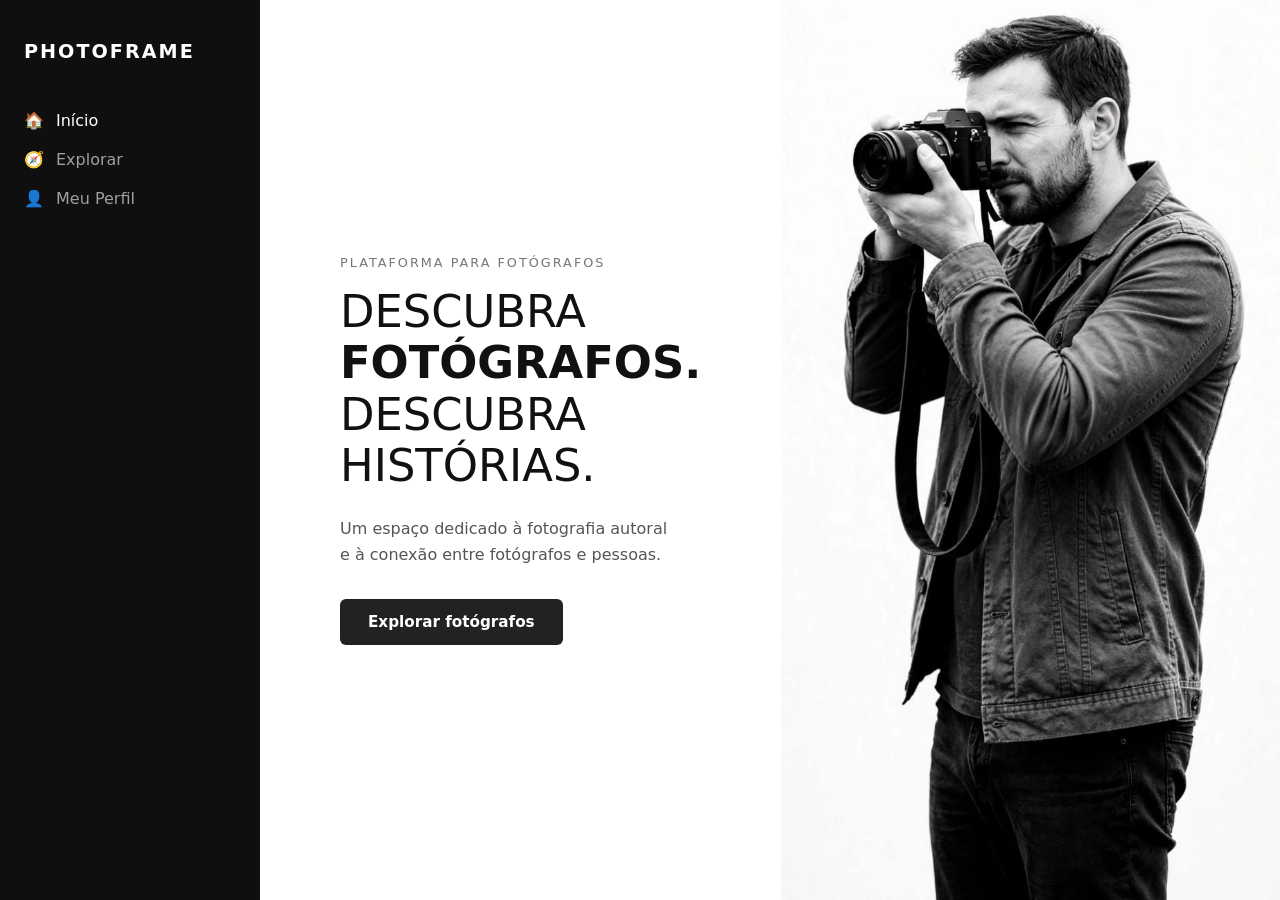
==== photoframe/index.html @ 5dd36253 "Add files via upload" ====
<!DOCTYPE html>
<html lang="pt-BR">
<head>
    <meta charset="UTF-8">
    <meta name="viewport" content="width=device-width, initial-scale=1.0">
    <title>PhotoFrame - Início</title>
    <link rel="stylesheet" href="css/style.css">
</head>
<body class="home-layout">

    <!-- MENU LATERAL (SIDEBAR) -->
    <aside class="sidebar">
        <h1 class="logo">PHOTOFRAME</h1>
        <nav class="sidebar-nav">
            <a href="index.html" class="active"><span class="icon">🏠</span> Início</a>
            <a href="explorar.html"><span class="icon">🧭</span> Explorar</a>
            <a href="dashboard.html"><span class="icon">👤</span> Meu Perfil</a>
        </nav>
    </aside>

    <!-- CONTEÚDO PRINCIPAL -->
    <main class="home-hero">
        <div class="hero-content">
            <p class="subtitle">PLATAFORMA PARA FOTÓGRAFOS</p>
            <h1>DESCUBRA<br><strong>FOTÓGRAFOS.</strong><br>DESCUBRA HISTÓRIAS.</h1>
            <p class="description">Um espaço dedicado à fotografia autoral<br>e à conexão entre fotógrafos e pessoas.</p>
            <a href="explorar.html" class="btn-primary">Explorar fotógrafos</a>
        </div>
        <div class="hero-image">
           <img src="images/fotografo.png" alt="Fotografia de exibição">
        </div>
    </main>

</body>
</html>
---- photoframe/css/style.css ----
/* ==========================================
   1. RESET GLOBAL E ESTRUTURA
   ========================================== */
*, *::before, *::after {
  box-sizing: border-box;
  margin: 0;
  padding: 0;
}

html, body {
  width: 100%;
  min-height: 100vh;
  font-family: 'Inter', system-ui, -apple-system, BlinkMacSystemFont, sans-serif;
  background-color: #ffffff;
  color: #111111;
}

img {
  max-width: 100%;
  display: block;
  object-fit: cover;
}

a {
  text-decoration: none;
  color: inherit;
}

/* ==========================================
   2. NAVBAR PADAO (explorar.html, perfil.html, galeria.html)
   ========================================== */
header.navbar {
  display: flex;
  justify-content: space-between;
  align-items: center;
  padding: 20px 60px;
  background-color: #ffffff;
  border-bottom: 1px solid #eeeeee;
}

header.navbar-dark {
  background-color: #000000;
  color: #ffffff;
  border-bottom: 1px solid #222222;
}

header .logo a {
  font-weight: 800;
  font-size: 1.1rem;
  letter-spacing: 2px;
}

header .nav-links {
  display: flex;
  gap: 24px;
}

header .nav-links a {
  font-size: 0.9rem;
  font-weight: 500;
  color: #777777;
  transition: color 0.2s;
}

header.navbar-dark .nav-links a {
  color: #aaaaaa;
}

header .nav-links a:hover,
header .nav-links a.active {
  color: #111111;
  font-weight: 700;
}

header.navbar-dark .nav-links a:hover,
header.navbar-dark .nav-links a.active {
  color: #ffffff;
}

/* ==========================================
   3. HOME / INÍCIO (index.html) - TRAVADA SEM SCROLL
   ========================================== */
body.home-layout,
.home-layout {
  display: flex;
  width: 100vw;
  height: 100vh;
  max-height: 100vh;
  overflow: hidden; /* Trava scroll na Home */
}

/* Sidebar Esquerda */
.sidebar {
  width: 260px;
  height: 100vh;
  background-color: #0f0f0f;
  color: #ffffff;
  padding: 40px 24px;
  display: flex;
  flex-direction: column;
  flex-shrink: 0;
}

.sidebar .logo {
  font-size: 1.2rem;
  font-weight: 800;
  letter-spacing: 2px;
  margin-bottom: 48px;
}

.sidebar-nav {
  display: flex;
  flex-direction: column;
  gap: 20px;
}

.sidebar-nav a {
  color: #a0a0a0;
  display: flex;
  align-items: center;
  gap: 12px;
  font-weight: 500;
}

.sidebar-nav a:hover,
.sidebar-nav a.active {
  color: #ffffff;
}

/* Hero Section */
.home-hero {
  flex: 1;
  display: flex;
  align-items: center;
  justify-content: space-between;
  height: 100vh;
}

.hero-content {
  flex: 1;
  padding: 0 80px;
  max-width: 550px;
}

.hero-content .subtitle {
  font-size: 0.8rem;
  letter-spacing: 2px;
  color: #777777;
  text-transform: uppercase;
  margin-bottom: 16px;
}

.hero-content h1 {
  font-size: 2.8rem;
  line-height: 1.15;
  font-weight: 300;
  margin-bottom: 24px;
}

.hero-content h1 strong {
  font-weight: 800;
}

.hero-content .description {
  color: #555555;
  font-size: 1rem;
  line-height: 1.6;
  margin-bottom: 32px;
}

.btn-primary {
  display: inline-block;
  background-color: #222222;
  color: #ffffff;
  padding: 14px 28px;
  border-radius: 6px;
  font-weight: 600;
  font-size: 0.95rem;
}

.hero-image {
  width: 50%;
  height: 100vh;
  overflow: hidden;
}

.hero-image img {
  width: 100%;
  height: 100%;
  object-fit: cover;
}

/* ==========================================
   4. EXPLORAR (explorar.html)
   ========================================== */
main.container {
  max-width: 1300px;
  margin: 0 auto;
  padding: 40px 60px 80px 60px;
}

.explore-header {
  display: flex;
  justify-content: space-between;
  align-items: flex-end;
  margin-bottom: 40px;
}

.explore-header h2 {
  font-size: 2.2rem;
  font-weight: 700;
  margin-bottom: 8px;
}

.explore-header p {
  color: #666666;
}

.filter-pills {
  display: flex;
  gap: 12px;
}

.button.pill,
.pill {
  padding: 8px 20px;
  border: none;
  background: transparent;
  border-radius: 20px;
  font-weight: 500;
  cursor: pointer;
  color: #555555;
}

.pill.active {
  background-color: #111111;
  color: #ffffff;
}

/* Grid de Fotógrafos */
.photographers-grid {
  display: grid;
  grid-template-columns: repeat(3, 1fr);
  gap: 32px;
  margin-bottom: 48px;
}

.photographers-grid .card {
  display: flex;
  flex-direction: column;
  gap: 8px;
}

.photographers-grid .card img {
  width: 100%;
  height: 380px; /* Proporção das fotos */
  object-fit: cover;
  border-radius: 6px;
}

.photographers-grid .card h3 {
  font-size: 1.2rem;
  margin-top: 8px;
}

.photographers-grid .card .category {
  color: #666666;
  font-size: 0.95rem;
}

.photographers-grid .card .link-portfolio {
  font-weight: 600;
  font-size: 0.9rem;
  color: #111111;
}

.load-more {
  text-align: center;
  margin: 40px 0;
}

.btn-outline {
  background: transparent;
  border: 1px solid #111111;
  padding: 12px 32px;
  border-radius: 6px;
  font-weight: 700;
  cursor: pointer;
}

/* ==========================================
   5. PERFIL DO FOTÓGRAFO (perfil.html)
   ========================================== */
.profile-hero {
  background-color: #050505;
  color: #ffffff;
  padding: 60px 80px;
}

.back-link {
  color: #888888;
  font-size: 0.9rem;
  display: inline-block;
  margin-bottom: 24px;
}

.profile-container {
  display: flex;
  gap: 40px;
  align-items: center;
}

.profile-avatar {
  width: 160px;
  height: 160px;
  flex-shrink: 0;
  border-radius: 8px;
  overflow: hidden;
}

.profile-avatar img {
  width: 100%;
  height: 100%;
  object-fit: contain;
}

.profile-info h2 {
  font-size: 2.2rem;
  margin-bottom: 4px;
}

.profile-info .subtitle {
  color: #888888;
  margin-bottom: 4px;
}

.profile-info .location {
  color: #aaaaaa;
  font-size: 0.9rem;
  margin-bottom: 12px;
}

.profile-info .bio {
  color: #cccccc;
  line-height: 1.6;
  font-size: 0.95rem;
  max-width: 500px;
  margin-bottom: 20px;
}

.btn-whatsapp {
  background-color: #25d366;
  color: #ffffff;
  padding: 10px 20px;
  border-radius: 6px;
  font-weight: 600;
  display: inline-flex;
  align-items: center;
  gap: 8px;
}

/* Grid do Portfólio */
.portfolio-grid {
  display: grid;
  grid-template-columns: repeat(4, 1fr);
  gap: 20px;
  margin-top: 24px;
}

.portfolio-grid img {
  width: 100%;
  height: 280px;
  object-fit: cover;
  border-radius: 6px;
}

/* ==========================================
   6. DASHBOARD (dashboard.html) - SEM SCROLL EXTERNO
   ========================================== */
/* ==========================================
   6. DASHBOARD (dashboard.html) - AJUSTADO E ORGANIZADO
   ========================================== */
body.dashboard-body {
  display: flex;
  width: 100vw;
  height: 100vh;
  background-color: #121212;
  color: #ffffff;
  overflow: hidden;
}

.dashboard-container {
  display: flex;
  width: 100%;
  height: 100vh;
}

/* Área principal */
.dashboard-main {
  flex: 1;
  padding: 40px;
  display: grid;
  grid-template-columns: 2fr 1fr;
  gap: 32px;
  max-width: 1400px;
  margin: 0 auto;
  height: 100vh;
  overflow-y: auto;
  box-sizing: border-box;
}

/* Cartão Branco Principal que agrupa o Perfil e as Fotos */
.profile-header-card {
  background-color: #ffffff;
  color: #111111;
  border-radius: 12px;
  padding: 32px;
  display: flex;
  gap: 24px;
  align-items: center;
  margin-bottom: 24px;
}

.avatar-container {
  position: relative;
  width: 120px;
  height: 120px;
  border-radius: 8px;
  overflow: hidden;
  flex-shrink: 0;
}

.avatar-img {
  width: 100%;
  height: 100%;
  object-fit: cover;
}

.avatar-overlay {
  position: absolute;
  inset: 0;
  background: rgba(0, 0, 0, 0.6);
  display: flex;
  flex-direction: column;
  align-items: center;
  justify-content: center;
  color: #ffffff;
  font-size: 0.75rem;
  cursor: pointer;
  text-align: center;
  padding: 4px;
}

.profile-header-info h2 {
  font-size: 1.8rem;
  margin-bottom: 4px;
}

.profile-header-info .role {
  font-weight: 600;
  color: #444444;
}

.profile-header-info .location {
  color: #777777;
  font-size: 0.9rem;
  margin-bottom: 8px;
}

.profile-header-info .bio-summary {
  font-size: 0.9rem;
  color: #555555;
  line-height: 1.4;
  margin-bottom: 16px;
}

.btn-edit-profile {
  background-color: #111111;
  color: #ffffff;
  border: none;
  padding: 8px 16px;
  border-radius: 6px;
  font-weight: 600;
  font-size: 0.85rem;
  cursor: pointer;
}

/* Gestão de Fotos */
.portfolio-manager {
  background-color: #ffffff;
  color: #111111;
  border-radius: 12px;
  padding: 32px;
}

.portfolio-actions-header {
  margin-bottom: 20px;
}

.btn-add-photos {
  background-color: #111111;
  color: #ffffff;
  border: none;
  padding: 10px 20px;
  border-radius: 6px;
  font-weight: 600;
  font-size: 0.9rem;
  cursor: pointer;
}

.dashboard-photo-grid {
  display: grid;
  grid-template-columns: repeat(3, 1fr);
  gap: 16px;
}

.dash-photo-item {
  position: relative;
  height: 180px;
  border-radius: 8px;
  overflow: hidden;
}

.dash-photo-item img {
  width: 100%;
  height: 100%;
  object-fit: cover;
}

.btn-delete-photo {
  position: absolute;
  top: 8px;
  right: 8px;
  background: rgba(0, 0, 0, 0.7);
  color: #ffffff;
  border: none;
  padding: 6px 8px;
  border-radius: 4px;
  cursor: pointer;
}

/* Painel de Edição Lateral (Dark) */
.edit-profile-modal {
  background-color: #1e1e1e;
  border-radius: 12px;
  padding: 32px;
  height: fit-content;
}

.edit-profile-modal h3 {
  font-size: 1.3rem;
  margin-bottom: 20px;
}

.edit-form .form-group {
  margin-bottom: 16px;
}

.edit-form label {
  display: block;
  font-size: 0.85rem;
  color: #aaaaaa;
  margin-bottom: 6px;
}

.edit-form input,
.edit-form select,
.edit-form textarea {
  width: 100%;
  background-color: #2a2a2a;
  border: 1px solid #333333;
  color: #ffffff;
  padding: 10px 12px;
  border-radius: 6px;
  font-family: inherit;
  box-sizing: border-box;
}

.edit-form textarea {
  resize: vertical;
}

.char-count {
  display: block;
  text-align: right;
  font-size: 0.75rem;
  color: #666666;
  margin-top: 4px;
}

.form-buttons {
  display: flex;
  gap: 12px;
  margin-top: 20px;
}

.btn-cancel {
  flex: 1;
  background: transparent;
  border: 1px solid #444444;
  color: #ffffff;
  padding: 10px;
  border-radius: 6px;
  font-weight: 600;
  cursor: pointer;
}

.btn-save {
  flex: 1;
  background-color: #ffffff;
  border: none;
  color: #111111;
  padding: 10px;
  border-radius: 6px;
  font-weight: 700;
  cursor: pointer;
}

/* ==========================================
   7. GALERIA / LIGHTBOX (galeria.html)
   ========================================== */
body.bg-black-view {
  background-color: #000000;
  color: #ffffff;
  height: 100vh;
  display: flex;
  flex-direction: column;
  justify-content: space-between;
  overflow: hidden;
}

.lightbox-container {
  display: flex;
  align-items: center;
  justify-content: center;
  gap: 40px;
  flex: 1;
}

.main-image-view img {
  max-width: 70vw;
  max-height: 65vh;
  object-fit: contain;
}

.nav-arrow {
  background: transparent;
  border: 1px solid #444444;
  color: #ffffff;
  width: 48px;
  height: 48px;
  cursor: pointer;
  font-size: 1.2rem;
}

.thumbnails-bar {
  padding: 20px;
  text-align: center;
}

.thumbs {
  display: flex;
  justify-content: center;
  gap: 16px;
  margin-bottom: 8px;
}

.thumbs img {
  width: 80px;
  height: 80px;
  object-fit: cover;
  border-radius: 4px;
  opacity: 0.5;
  cursor: pointer;
}

.thumbs img.active-thumb {
  opacity: 1;
  border: 2px solid #ffffff;
}

/* ==========================================
   8. RODAPÉ FIXO (footer)
   ========================================== */
footer {
  background-color: #0d0d0d;
  color: #888888;
  padding: 24px 60px;
  display: flex;
  justify-content: space-between;
  align-items: center;
  font-size: 0.85rem;
}
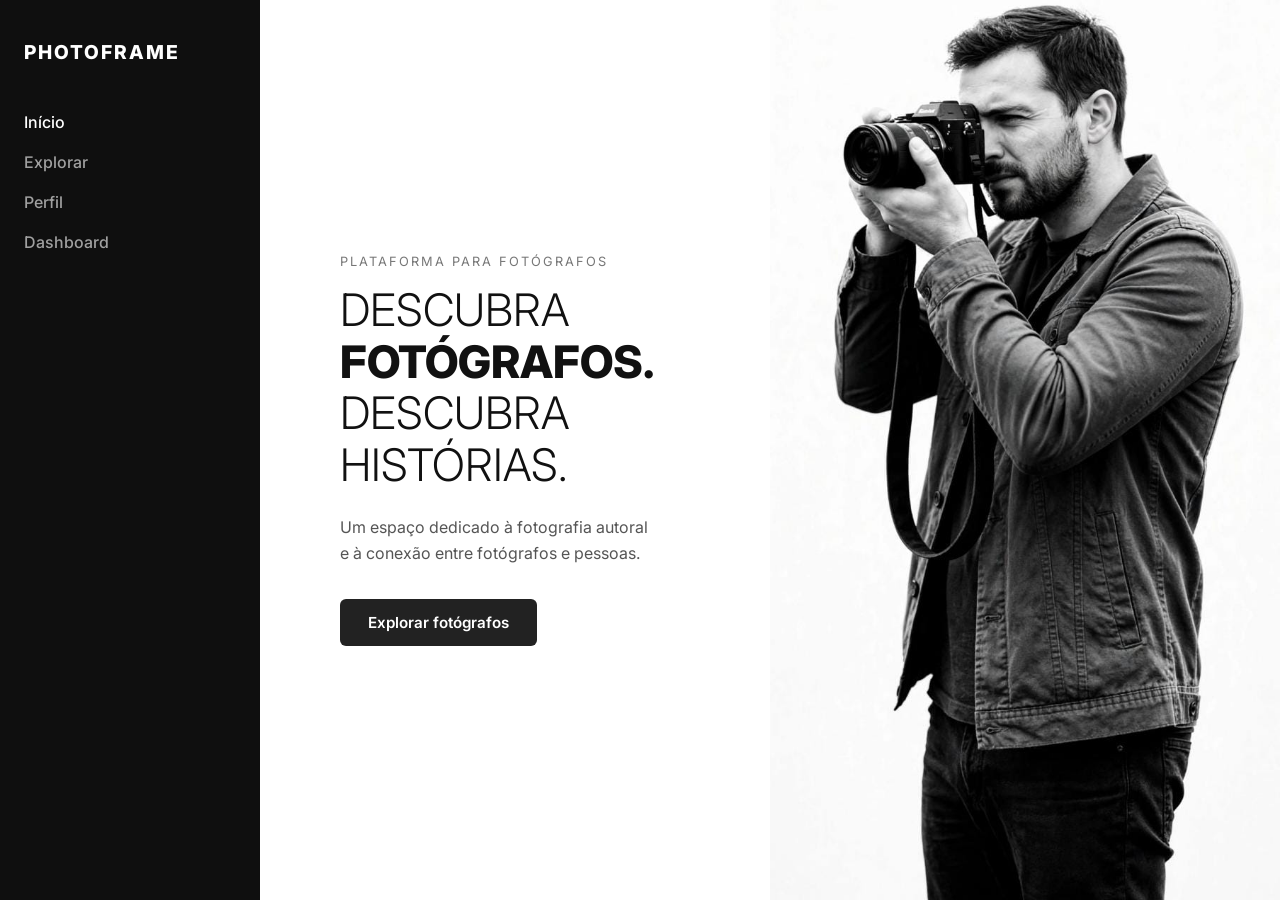
==== commit 407347de: "Add files via upload Atualiza HTML, CSS responsivo e Atualiza JavaScript." ====
--- a/photoframe/index.html
+++ b/photoframe/index.html
@@ -4,19 +4,26 @@
     <meta charset="UTF-8">
     <meta name="viewport" content="width=device-width, initial-scale=1.0">
     <title>PhotoFrame - Início</title>
-    <link rel="stylesheet" href="css/style.css">
+    <meta name="description" content="Photoframe — Plataforma de portfólio e exibição para fotógrafos autorais.">
+  <link rel="preconnect" href="https://fonts.googleapis.com">
+  <link rel="preconnect" href="https://fonts.gstatic.com" crossorigin>
+  <link href="https://fonts.googleapis.com/css2?family=Inter:wght@300;400;500;600;700;800&display=swap" rel="stylesheet">
+  <link rel="stylesheet" href="css/style.css">
 </head>
 <body class="home-layout">
 
     <!-- MENU LATERAL (SIDEBAR) -->
     <aside class="sidebar">
-        <h1 class="logo">PHOTOFRAME</h1>
-        <nav class="sidebar-nav">
-            <a href="index.html" class="active"><span class="icon">🏠</span> Início</a>
-            <a href="explorar.html"><span class="icon">🧭</span> Explorar</a>
-            <a href="dashboard.html"><span class="icon">👤</span> Meu Perfil</a>
-        </nav>
-    </aside>
+  <div class="logo">
+    <a href="index.html">PHOTOFRAME</a>
+  </div>
+  <nav class="sidebar-nav" aria-label="Menu principal">
+    <a href="index.html" class="active" aria-current="page">Início</a>
+    <a href="explorar.html">Explorar</a>
+    <a href="perfil.html">Perfil</a>
+    <a href="dashboard.html">Dashboard</a>
+  </nav>
+</aside>
 
     <!-- CONTEÚDO PRINCIPAL -->
     <main class="home-hero">
@@ -27,9 +34,11 @@
             <a href="explorar.html" class="btn-primary">Explorar fotógrafos</a>
         </div>
         <div class="hero-image">
-           <img src="images/fotografo.png" alt="Fotografia de exibição">
+           <img src="images/fotografo.png" alt="Fotógrafo segurando câmera profissional em estúdio minimalista">
         </div>
     </main>
 
+    <script src="js/script.js"></script>
+
 </body>
 </html>
